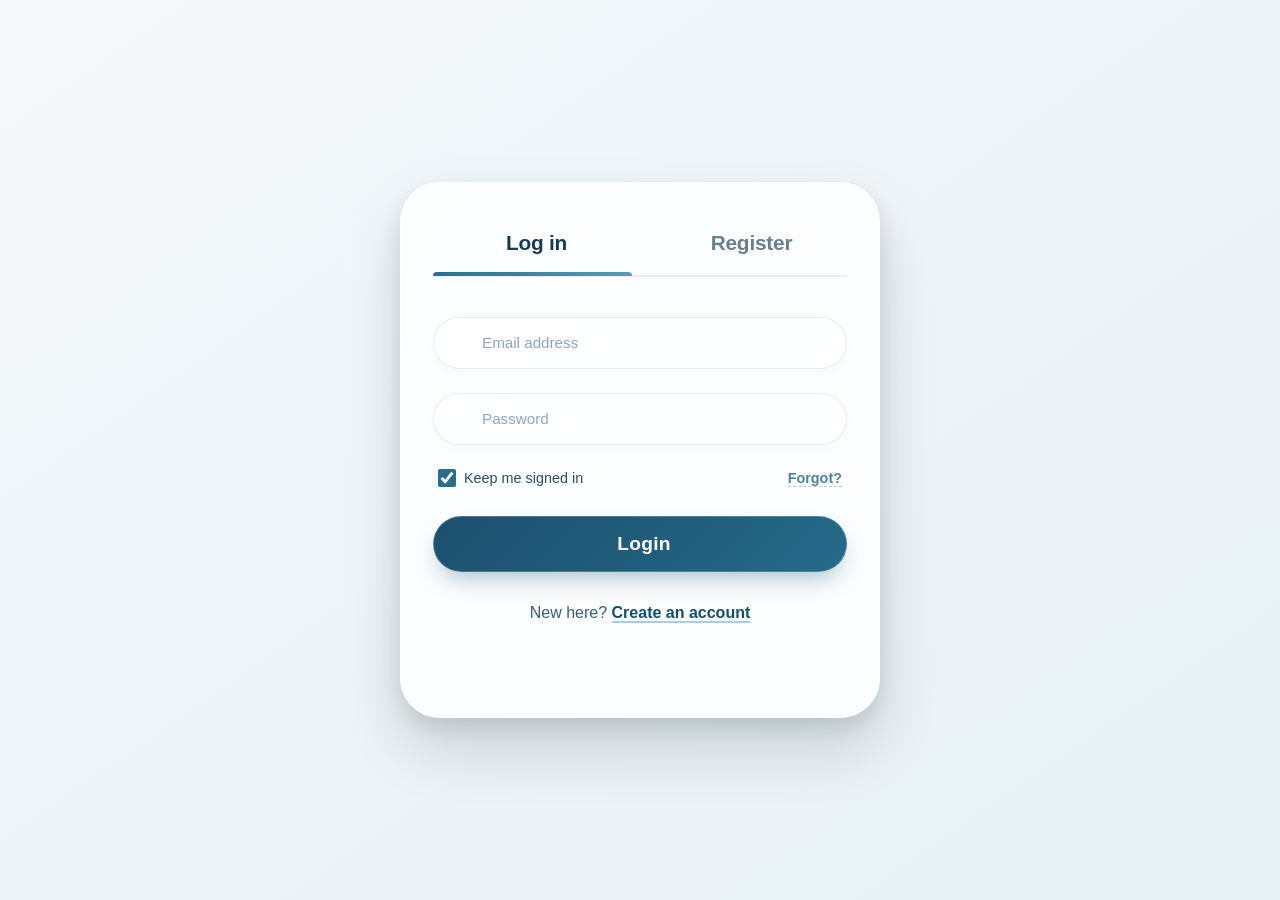
==== index.html @ c5c88277 "Initial commit of SwapHub project" ====
<!DOCTYPE html>
<html lang="en">
<head>
  <meta charset="UTF-8">
  <meta name="viewport" content="width=device-width, initial-scale=1.0">
  <title>Nexus · login & register</title>
  <!-- external CSS -->
  <link rel="stylesheet" href="style.css">
</head><body>
  <div class="glass-card">
    <!-- tab navigation -->
    <div class="tab-bar">
      <button class="tab active" id="tabLogin" data-form="login"><i class="fas fa-arrow-right-to-bracket"></i> Log in</button>
      <button class="tab" id="tabRegister" data-form="register"><i class="fas fa-user-plus"></i> Register</button>
    </div>

    <!-- forms container (both panels) -->
    <div class="forms-wrapper">
      <!-- LOGIN PANEL -->
      <div class="form-panel active" id="loginPanel">
        <form id="loginForm">
          <div class="input-group">
            <i class="fas fa-envelope"></i>
            <input class="input-field" type="email" id="loginEmail" placeholder="Email address" required>
          </div>
          <div class="input-group">
            <i class="fas fa-lock"></i>
            <input class="input-field" type="password" id="loginPassword" placeholder="Password" required>
          </div>

          <div class="helper-row">
            <label class="checkbox-label">
              <input type="checkbox" checked> <span>Keep me signed in</span>
            </label>
            <a href="#" class="forgot-link">Forgot?</a>
          </div>

          <button type="submit" class="btn-submit"><i class="fas fa-arrow-right-to-bracket"></i> Login</button>

          <div class="switch-panel">
            New here? <a id="switchToRegisterBtn">Create an account</a>
          </div>
        </form>
      </div>

      <!-- REGISTER PANEL -->
      <div class="form-panel" id="registerPanel">
        <form id="registerForm">
          <div class="input-group">
            <i class="fas fa-user"></i>
            <input class="input-field" type="text" id="regName" placeholder="Full name" required>
          </div>
          <div class="input-group">
            <i class="fas fa-envelope"></i>
            <input class="input-field" type="email" id="regEmail" placeholder="Email address" required>
          </div>
          <div class="input-group">
            <i class="fas fa-lock"></i>
            <input class="input-field" type="password" id="regPassword" placeholder="Password" required>
          </div>
          <div class="input-group">
            <i class="fas fa-lock"></i>
            <input class="input-field" type="password" id="regConfirm" placeholder="Confirm password" required>
          </div>

          <div class="helper-row" style="margin-bottom: 1.8rem;">
            <label class="checkbox-label">
              <input type="checkbox" required> <span>I agree to Terms & Privacy</span>
            </label>
          </div>

          <button type="submit" class="btn-submit"><i class="fas fa-user-plus" <a href="home.html"></a> </i> Register</button>

          <div class="switch-panel">
            Already have an account? <a id="switchToLoginBtn">Sign in</a>
          </div>
        </form>
      </div>
    </div>

      </div>
  <!-- external JavaScript -->
  <script src="script.js"></script>
</body>
</html>
---- style.css ----
* {
  margin: 0;
  padding: 0;
  box-sizing: border-box;
  font-family: 'Inter', sans-serif;
}

body {
  min-height: 100vh;
  display: flex;
  align-items: center;
  justify-content: center;
  background: linear-gradient(145deg, #f6f9fc 0%, #e6f0f5 100%);
  padding: 1.5rem;
}

.glass-card {
  width: 100%;
  max-width: 480px;
  background: rgba(255, 255, 255, 0.8);
  backdrop-filter: blur(18px);
  -webkit-backdrop-filter: blur(18px);
  border-radius: 2.5rem;
  padding: 2.5rem 2rem;
  box-shadow: 0 30px 60px rgba(0, 20, 30, 0.15),
              0 10px 25px rgba(0, 15, 25, 0.1),
              inset 0 1px 1px rgba(255, 255, 255, 0.6);
  border: 1px solid rgba(255,255,255,0.5);
  transition: all 0.3s ease;
}

/* tabs */
.tab-bar {
  display: flex;
  gap: 1rem;
  margin-bottom: 2.5rem;
  border-bottom: 2px solid rgba(160, 180, 190, 0.2);
  padding-bottom: 0.75rem;
}

.tab {
  font-size: 1.3rem;
  font-weight: 600;
  background: transparent;
  border: none;
  padding: 0.5rem 0.2rem;
  cursor: pointer;
  color: #6b7e8b;
  transition: 0.2s;
  letter-spacing: -0.2px;
  flex: 1;
  text-align: center;
  border-radius: 12px 12px 0 0;
  position: relative;
}

.tab i {
  margin-right: 8px;
  font-size: 1.2rem;
  vertical-align: middle;
}

.tab.active {
  color: #1a3b4f;
  font-weight: 700;
}

.tab.active::after {
  content: '';
  position: absolute;
  bottom: -0.8rem;
  left: 0;
  width: 100%;
  height: 4px;
  background: linear-gradient(90deg, #2b6c8f, #4f9fbb);
  border-radius: 4px 4px 0 0;
  transition: 0.2s;
}

/* forms container */
.forms-wrapper {
  position: relative;
  min-height: 360px;
}

.form-panel {
  transition: opacity 0.25s ease, transform 0.3s ease;
  opacity: 0;
  transform: translateX(15px);
  pointer-events: none;
  position: absolute;
  width: 100%;
  top: 0;
  left: 0;
}

.form-panel.active {
  opacity: 1;
  transform: translateX(0);
  pointer-events: all;
  position: relative;
}

.input-group {
  margin-bottom: 1.5rem;
  position: relative;
}

.input-group i {
  position: absolute;
  left: 18px;
  top: 50%;
  transform: translateY(-50%);
  color: #7f9bae;
  font-size: 1.1rem;
  transition: 0.2s;
  pointer-events: none;
}

.input-field {
  width: 100%;
  padding: 1rem 1rem 1rem 3rem;
  background: rgba(255,255,255,0.7);
  border: 1.5px solid rgba(170, 195, 210, 0.3);
  border-radius: 40px;
  font-size: 1rem;
  font-weight: 500;
  color: #153243;
  outline: none;
  transition: all 0.2s;
  box-shadow: 0 4px 10px rgba(0, 30, 40, 0.02);
}

.input-field:focus {
  border-color: #2b6c8f;
  background: white;
  box-shadow: 0 8px 18px rgba(30, 100, 140, 0.15);
  padding-left: 3rem;
}

.input-field::placeholder {
  color: #8da6b7;
  font-weight: 400;
  font-size: 0.95rem;
}

.input-field:focus + i {
  color: #1f556f;
}

/* password hint & row */
.helper-row {
  display: flex;
  justify-content: space-between;
  align-items: center;
  margin: 0.5rem 0 1.8rem;
  font-size: 0.9rem;
  padding: 0 5px;
}

.checkbox-label {
  display: flex;
  align-items: center;
  gap: 8px;
  color: #2a4b62;
  font-weight: 500;
  cursor: pointer;
}

.checkbox-label input {
  accent-color: #2b6c8f;
  width: 18px;
  height: 18px;
  cursor: pointer;
}

.forgot-link {
  color: #54809b;
  text-decoration: none;
  font-weight: 600;
  border-bottom: 1px dashed #b0cdde;
}

.forgot-link:hover {
  color: #1d4b64;
  border-bottom-style: solid;
}

.btn-submit {
  width: 100%;
  padding: 1rem;
  background: linear-gradient(135deg, #1d4f6e, #256a89);
  border: none;
  border-radius: 50px;
  color: white;
  font-size: 1.2rem;
  font-weight: 700;
  letter-spacing: 0.3px;
  cursor: pointer;
  transition: 0.2s;
  box-shadow: 0 12px 25px -8px rgba(20, 85, 120, 0.4);
  display: flex;
  align-items: center;
  justify-content: center;
  gap: 8px;
  border: 1px solid rgba(255,255,255,0.2);
}

.btn-submit i {
  font-size: 1.2rem;
  transition: 0.2s;
}

.btn-submit:hover {
  background: linear-gradient(135deg, #154a64, #1d5f7c);
  transform: translateY(-2px);
  box-shadow: 0 20px 30px -8px #1b4f6c;
}

.btn-submit:active {
  transform: translateY(1px);
  box-shadow: 0 10px 20px -5px #124257;
}

.switch-panel {
  text-align: center;
  margin-top: 2rem;
  color: #395f75;
  font-weight: 500;
}

.switch-panel a {
  color: #124f6b;
  font-weight: 700;
  text-decoration: none;
  border-bottom: 2px solid #a7cfdf;
  transition: 0.2s;
  cursor: pointer;
}

.switch-panel a:hover {
  color: #073145;
  border-bottom-color: #2b6c8f;
}

hr {
  border: none;
  height: 1px;
  background: linear-gradient(90deg, transparent, #c0dae9, transparent);
  margin: 2rem 0 0.5rem;
}

.demo-note {
  text-align: center;
  font-size: 0.9rem;
  color: #628eab;
  margin-top: 1.2rem;
  background: rgba(220, 240, 250, 0.5);
  padding: 0.5rem 1rem;
  border-radius: 40px;
  display: inline-block;
  width: auto;
  margin-left: auto;
  margin-right: auto;
  backdrop-filter: blur(4px);
  font-weight: 500;
}

.demo-note i {
  margin-right: 5px;
  color: #326f90;
}

/* mobile adjustments */
@media (max-width: 480px) {
  .glass-card {
    padding: 1.8rem 1.2rem;
    border-radius: 2rem;
  }
  .tab {
    font-size: 1.1rem;
  }
  .input-field {
    padding: 0.9rem 1rem 0.9rem 2.8rem;
  }
}
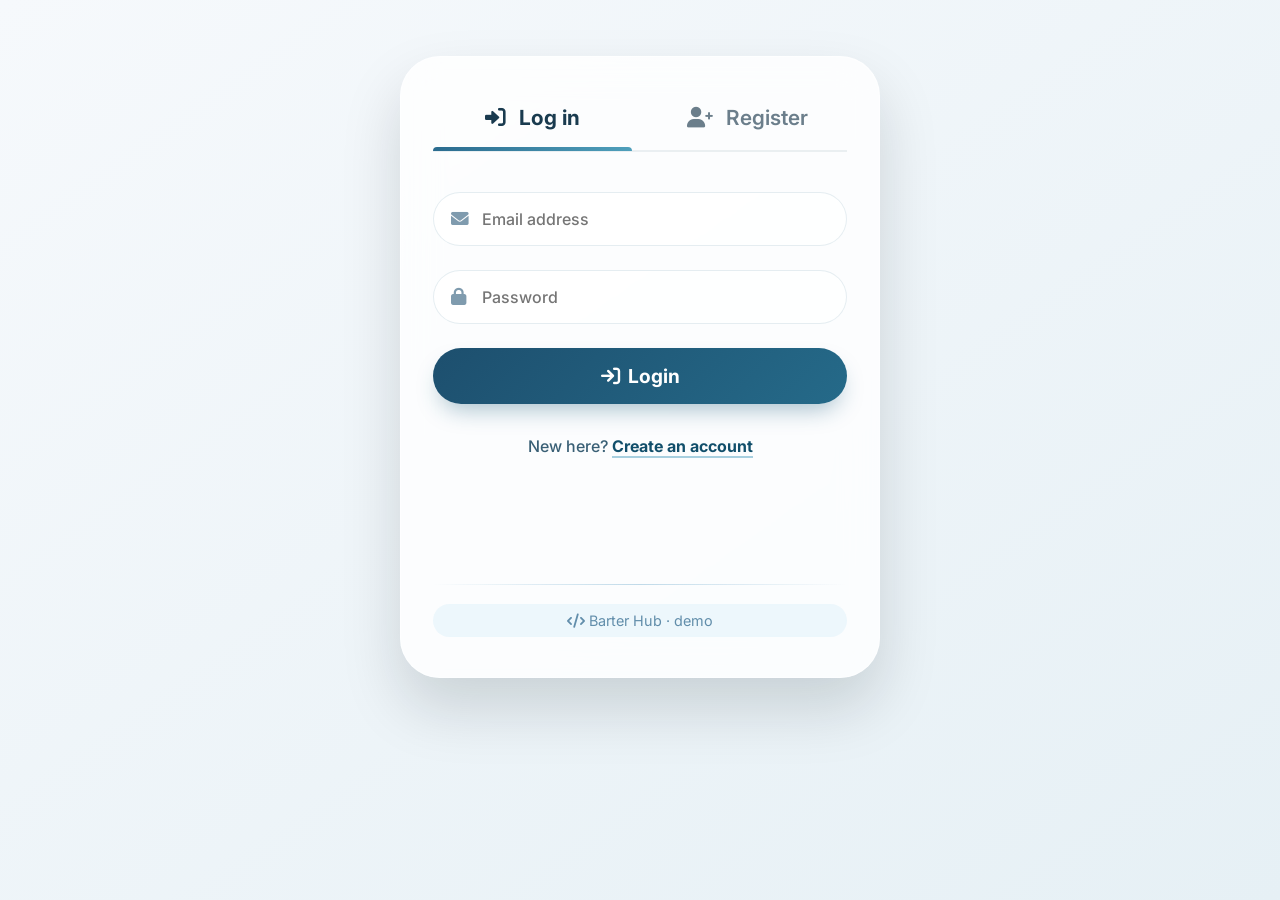
==== commit faba048e: "code update" ====
--- a/index.html
+++ b/index.html
@@ -3,18 +3,20 @@
 <head>
   <meta charset="UTF-8">
   <meta name="viewport" content="width=device-width, initial-scale=1.0">
-  <title>Nexus · login & register</title>
-  <!-- external CSS -->
+  <title>Barter Hub · Login</title>
+  <link rel="preconnect" href="https://fonts.googleapis.com">
+  <link rel="preconnect" href="https://fonts.gstatic.com" crossorigin>
+  <link href="https://fonts.googleapis.com/css2?family=Inter:opsz,wght@14..32,400;14..32,500;14..32,600;14..32,700&display=swap" rel="stylesheet">
+  <link rel="stylesheet" href="https://cdnjs.cloudflare.com/ajax/libs/font-awesome/6.0.0-beta3/css/all.min.css">
   <link rel="stylesheet" href="style.css">
-</head><body>
+</head>
+<body>
   <div class="glass-card">
-    <!-- tab navigation -->
     <div class="tab-bar">
-      <button class="tab active" id="tabLogin" data-form="login"><i class="fas fa-arrow-right-to-bracket"></i> Log in</button>
-      <button class="tab" id="tabRegister" data-form="register"><i class="fas fa-user-plus"></i> Register</button>
+      <button class="tab active" id="tabLogin"><i class="fas fa-right-to-bracket"></i> Log in</button>
+      <button class="tab" id="tabRegister"><i class="fas fa-user-plus"></i> Register</button>
     </div>
 
-    <!-- forms container (both panels) -->
     <div class="forms-wrapper">
       <!-- LOGIN PANEL -->
       <div class="form-panel active" id="loginPanel">
@@ -27,16 +29,7 @@
             <i class="fas fa-lock"></i>
             <input class="input-field" type="password" id="loginPassword" placeholder="Password" required>
           </div>
-
-          <div class="helper-row">
-            <label class="checkbox-label">
-              <input type="checkbox" checked> <span>Keep me signed in</span>
-            </label>
-            <a href="#" class="forgot-link">Forgot?</a>
-          </div>
-
           <button type="submit" class="btn-submit"><i class="fas fa-arrow-right-to-bracket"></i> Login</button>
-
           <div class="switch-panel">
             New here? <a id="switchToRegisterBtn">Create an account</a>
           </div>
@@ -62,24 +55,16 @@
             <i class="fas fa-lock"></i>
             <input class="input-field" type="password" id="regConfirm" placeholder="Confirm password" required>
           </div>
-
-          <div class="helper-row" style="margin-bottom: 1.8rem;">
-            <label class="checkbox-label">
-              <input type="checkbox" required> <span>I agree to Terms & Privacy</span>
-            </label>
-          </div>
-
-          <button type="submit" class="btn-submit"><i class="fas fa-user-plus" <a href="home.html"></a> </i> Register</button>
-
+          <button type="submit" class="btn-submit"><i class="fas fa-user-plus"></i> Register</button>
           <div class="switch-panel">
             Already have an account? <a id="switchToLoginBtn">Sign in</a>
           </div>
         </form>
       </div>
     </div>
-
-      </div>
-  <!-- external JavaScript -->
+    <hr>
+    <div class="demo-note"><i class="fas fa-code"></i> Barter Hub · demo</div>
+  </div>
   <script src="script.js"></script>
 </body>
 </html>
--- a/style.css
+++ b/style.css
@@ -1,3 +1,4 @@
+/* ========== RESET & BASE ========== */
 * {
   margin: 0;
   padding: 0;
@@ -7,58 +8,45 @@
 
 body {
   min-height: 100vh;
-  display: flex;
-  align-items: center;
-  justify-content: center;
   background: linear-gradient(145deg, #f6f9fc 0%, #e6f0f5 100%);
   padding: 1.5rem;
 }
 
+/* ========== LOGIN CARD ========== */
 .glass-card {
-  width: 100%;
   max-width: 480px;
+  margin: 2rem auto;
   background: rgba(255, 255, 255, 0.8);
   backdrop-filter: blur(18px);
-  -webkit-backdrop-filter: blur(18px);
   border-radius: 2.5rem;
   padding: 2.5rem 2rem;
-  box-shadow: 0 30px 60px rgba(0, 20, 30, 0.15),
-              0 10px 25px rgba(0, 15, 25, 0.1),
-              inset 0 1px 1px rgba(255, 255, 255, 0.6);
+  box-shadow: 0 30px 60px rgba(0,20,30,0.15);
   border: 1px solid rgba(255,255,255,0.5);
-  transition: all 0.3s ease;
-}
-
-/* tabs */
+}
+
 .tab-bar {
   display: flex;
   gap: 1rem;
   margin-bottom: 2.5rem;
-  border-bottom: 2px solid rgba(160, 180, 190, 0.2);
+  border-bottom: 2px solid rgba(160,180,190,0.2);
   padding-bottom: 0.75rem;
 }
 
 .tab {
+  flex: 1;
   font-size: 1.3rem;
   font-weight: 600;
   background: transparent;
   border: none;
-  padding: 0.5rem 0.2rem;
+  padding: 0.5rem;
   cursor: pointer;
   color: #6b7e8b;
   transition: 0.2s;
-  letter-spacing: -0.2px;
-  flex: 1;
   text-align: center;
-  border-radius: 12px 12px 0 0;
   position: relative;
 }
 
-.tab i {
-  margin-right: 8px;
-  font-size: 1.2rem;
-  vertical-align: middle;
-}
+.tab i { margin-right: 8px; }
 
 .tab.active {
   color: #1a3b4f;
@@ -74,10 +62,8 @@
   height: 4px;
   background: linear-gradient(90deg, #2b6c8f, #4f9fbb);
   border-radius: 4px 4px 0 0;
-  transition: 0.2s;
-}
-
-/* forms container */
+}
+
 .forms-wrapper {
   position: relative;
   min-height: 360px;
@@ -113,7 +99,6 @@
   transform: translateY(-50%);
   color: #7f9bae;
   font-size: 1.1rem;
-  transition: 0.2s;
   pointer-events: none;
 }
 
@@ -121,69 +106,19 @@
   width: 100%;
   padding: 1rem 1rem 1rem 3rem;
   background: rgba(255,255,255,0.7);
-  border: 1.5px solid rgba(170, 195, 210, 0.3);
+  border: 1.5px solid rgba(170,195,210,0.3);
   border-radius: 40px;
   font-size: 1rem;
   font-weight: 500;
   color: #153243;
   outline: none;
-  transition: all 0.2s;
-  box-shadow: 0 4px 10px rgba(0, 30, 40, 0.02);
+  transition: 0.2s;
 }
 
 .input-field:focus {
   border-color: #2b6c8f;
   background: white;
-  box-shadow: 0 8px 18px rgba(30, 100, 140, 0.15);
-  padding-left: 3rem;
-}
-
-.input-field::placeholder {
-  color: #8da6b7;
-  font-weight: 400;
-  font-size: 0.95rem;
-}
-
-.input-field:focus + i {
-  color: #1f556f;
-}
-
-/* password hint & row */
-.helper-row {
-  display: flex;
-  justify-content: space-between;
-  align-items: center;
-  margin: 0.5rem 0 1.8rem;
-  font-size: 0.9rem;
-  padding: 0 5px;
-}
-
-.checkbox-label {
-  display: flex;
-  align-items: center;
-  gap: 8px;
-  color: #2a4b62;
-  font-weight: 500;
-  cursor: pointer;
-}
-
-.checkbox-label input {
-  accent-color: #2b6c8f;
-  width: 18px;
-  height: 18px;
-  cursor: pointer;
-}
-
-.forgot-link {
-  color: #54809b;
-  text-decoration: none;
-  font-weight: 600;
-  border-bottom: 1px dashed #b0cdde;
-}
-
-.forgot-link:hover {
-  color: #1d4b64;
-  border-bottom-style: solid;
+  box-shadow: 0 8px 18px rgba(30,100,140,0.15);
 }
 
 .btn-submit {
@@ -195,31 +130,18 @@
   color: white;
   font-size: 1.2rem;
   font-weight: 700;
-  letter-spacing: 0.3px;
   cursor: pointer;
   transition: 0.2s;
-  box-shadow: 0 12px 25px -8px rgba(20, 85, 120, 0.4);
+  box-shadow: 0 12px 25px -8px rgba(20,85,120,0.4);
   display: flex;
   align-items: center;
   justify-content: center;
   gap: 8px;
-  border: 1px solid rgba(255,255,255,0.2);
-}
-
-.btn-submit i {
-  font-size: 1.2rem;
-  transition: 0.2s;
 }
 
 .btn-submit:hover {
   background: linear-gradient(135deg, #154a64, #1d5f7c);
   transform: translateY(-2px);
-  box-shadow: 0 20px 30px -8px #1b4f6c;
-}
-
-.btn-submit:active {
-  transform: translateY(1px);
-  box-shadow: 0 10px 20px -5px #124257;
 }
 
 .switch-panel {
@@ -234,7 +156,6 @@
   font-weight: 700;
   text-decoration: none;
   border-bottom: 2px solid #a7cfdf;
-  transition: 0.2s;
   cursor: pointer;
 }
 
@@ -255,32 +176,237 @@
   font-size: 0.9rem;
   color: #628eab;
   margin-top: 1.2rem;
-  background: rgba(220, 240, 250, 0.5);
+  background: rgba(220,240,250,0.5);
   padding: 0.5rem 1rem;
   border-radius: 40px;
-  display: inline-block;
-  width: auto;
-  margin-left: auto;
-  margin-right: auto;
   backdrop-filter: blur(4px);
-  font-weight: 500;
-}
-
-.demo-note i {
-  margin-right: 5px;
-  color: #326f90;
-}
-
-/* mobile adjustments */
-@media (max-width: 480px) {
-  .glass-card {
-    padding: 1.8rem 1.2rem;
-    border-radius: 2rem;
-  }
-  .tab {
-    font-size: 1.1rem;
-  }
-  .input-field {
-    padding: 0.9rem 1rem 0.9rem 2.8rem;
-  }
+}
+
+/* ========== NAVBAR ========== */
+.navbar {
+  background: rgba(255,255,255,0.7);
+  backdrop-filter: blur(12px);
+  box-shadow: 0 4px 20px rgba(0,20,30,0.1);
+  position: sticky;
+  top: 0;
+  z-index: 100;
+  border-bottom: 1px solid rgba(255,255,255,0.5);
+}
+
+.nav-container {
+  max-width: 1200px;
+  margin: 0 auto;
+  padding: 1rem 2rem;
+  display: flex;
+  justify-content: space-between;
+  align-items: center;
+}
+
+.logo {
+  font-size: 1.8rem;
+  font-weight: 700;
+  color: #1a3b4f;
+  text-decoration: none;
+  display: flex;
+  align-items: center;
+  gap: 10px;
+}
+
+.logo i { color: #2b6c8f; }
+
+.nav-links {
+  display: flex;
+  gap: 1.5rem;
+}
+
+.nav-links a {
+  color: #2a4b62;
+  text-decoration: none;
+  font-weight: 600;
+  padding: 0.5rem 1rem;
+  border-radius: 30px;
+  transition: 0.2s;
+  display: flex;
+  align-items: center;
+  gap: 6px;
+}
+
+.nav-links a:hover,
+.nav-links a.active {
+  background: rgba(43,108,143,0.15);
+  color: #154a64;
+}
+
+/* ========== MAIN CONTENT ========== */
+.container {
+  max-width: 1200px;
+  margin: 2rem auto;
+  padding: 0 2rem;
+}
+
+.page-title {
+  font-size: 2.5rem;
+  font-weight: 700;
+  color: #153243;
+  margin-bottom: 2rem;
+  letter-spacing: -0.5px;
+}
+
+/* ========== ITEM GRID & CARDS ========== */
+.item-grid {
+  display: grid;
+  grid-template-columns: repeat(auto-fill, minmax(280px, 1fr));
+  gap: 2rem;
+  margin-top: 1.5rem;
+}
+
+.item-card {
+  background: rgba(255,255,255,0.7);
+  backdrop-filter: blur(10px);
+  border-radius: 1.5rem;
+  overflow: hidden;
+  box-shadow: 0 15px 30px rgba(0,30,40,0.1);
+  border: 1px solid rgba(255,255,255,0.6);
+  transition: transform 0.2s, box-shadow 0.2s;
+}
+
+.item-card:hover {
+  transform: translateY(-5px);
+  box-shadow: 0 20px 35px rgba(20,85,120,0.2);
+}
+
+.item-image {
+  width: 100%;
+  height: 180px;
+  background: #cbdae5;
+  display: flex;
+  align-items: center;
+  justify-content: center;
+  color: #7f9bae;
+  font-size: 3rem;
+}
+
+.item-image img {
+  width: 100%;
+  height: 100%;
+  object-fit: cover;
+}
+
+.item-content {
+  padding: 1.5rem;
+}
+
+.item-title {
+  font-size: 1.3rem;
+  font-weight: 700;
+  color: #153243;
+  margin-bottom: 0.5rem;
+}
+
+.item-description {
+  color: #2d5a77;
+  margin-bottom: 1rem;
+  line-height: 1.5;
+  font-size: 0.95rem;
+}
+
+.item-meta {
+  display: flex;
+  justify-content: space-between;
+  align-items: center;
+  font-size: 0.9rem;
+  color: #54809b;
+  border-top: 1px solid rgba(160,190,210,0.3);
+  padding-top: 1rem;
+  margin-top: 0.5rem;
+}
+
+.item-owner { font-weight: 600; }
+
+.item-actions {
+  display: flex;
+  gap: 0.5rem;
+}
+
+.btn-icon {
+  background: none;
+  border: none;
+  color: #2b6c8f;
+  font-size: 1.2rem;
+  cursor: pointer;
+  padding: 0.3rem;
+  border-radius: 50%;
+  width: 36px;
+  height: 36px;
+  display: inline-flex;
+  align-items: center;
+  justify-content: center;
+  transition: 0.2s;
+}
+
+.btn-icon:hover {
+  background: rgba(43,108,143,0.15);
+  color: #154a64;
+}
+
+.btn-icon.delete:hover {
+  background: rgba(200,60,60,0.15);
+  color: #b52b2b;
+}
+
+/* ========== DASHBOARD SECTIONS ========== */
+.add-item-section,
+.my-items-section {
+  background: rgba(255,255,255,0.6);
+  backdrop-filter: blur(8px);
+  border-radius: 2rem;
+  padding: 2rem;
+  margin-bottom: 2.5rem;
+  border: 1px solid rgba(255,255,255,0.5);
+}
+
+.add-item-section h2,
+.my-items-section h2 {
+  font-size: 1.8rem;
+  color: #153243;
+  margin-bottom: 1.5rem;
+  display: flex;
+  align-items: center;
+  gap: 10px;
+}
+
+.add-item-form { max-width: 600px; }
+
+.form-group { margin-bottom: 1.2rem; }
+
+.form-group input,
+.form-group textarea {
+  width: 100%;
+  padding: 0.9rem 1.2rem;
+  background: rgba(255,255,255,0.7);
+  border: 1.5px solid rgba(170,195,210,0.3);
+  border-radius: 30px;
+  font-size: 1rem;
+  color: #153243;
+  outline: none;
+  transition: 0.2s;
+}
+
+.form-group input:focus,
+.form-group textarea:focus {
+  border-color: #2b6c8f;
+  background: white;
+  box-shadow: 0 8px 18px rgba(30,100,140,0.1);
+}
+
+.form-group textarea { border-radius: 20px; resize: vertical; }
+
+.empty-message {
+  text-align: center;
+  color: #7f9bae;
+  font-size: 1.2rem;
+  padding: 3rem;
+  background: rgba(255,255,255,0.4);
+  border-radius: 2rem;
+  grid-column: 1 / -1;
 }
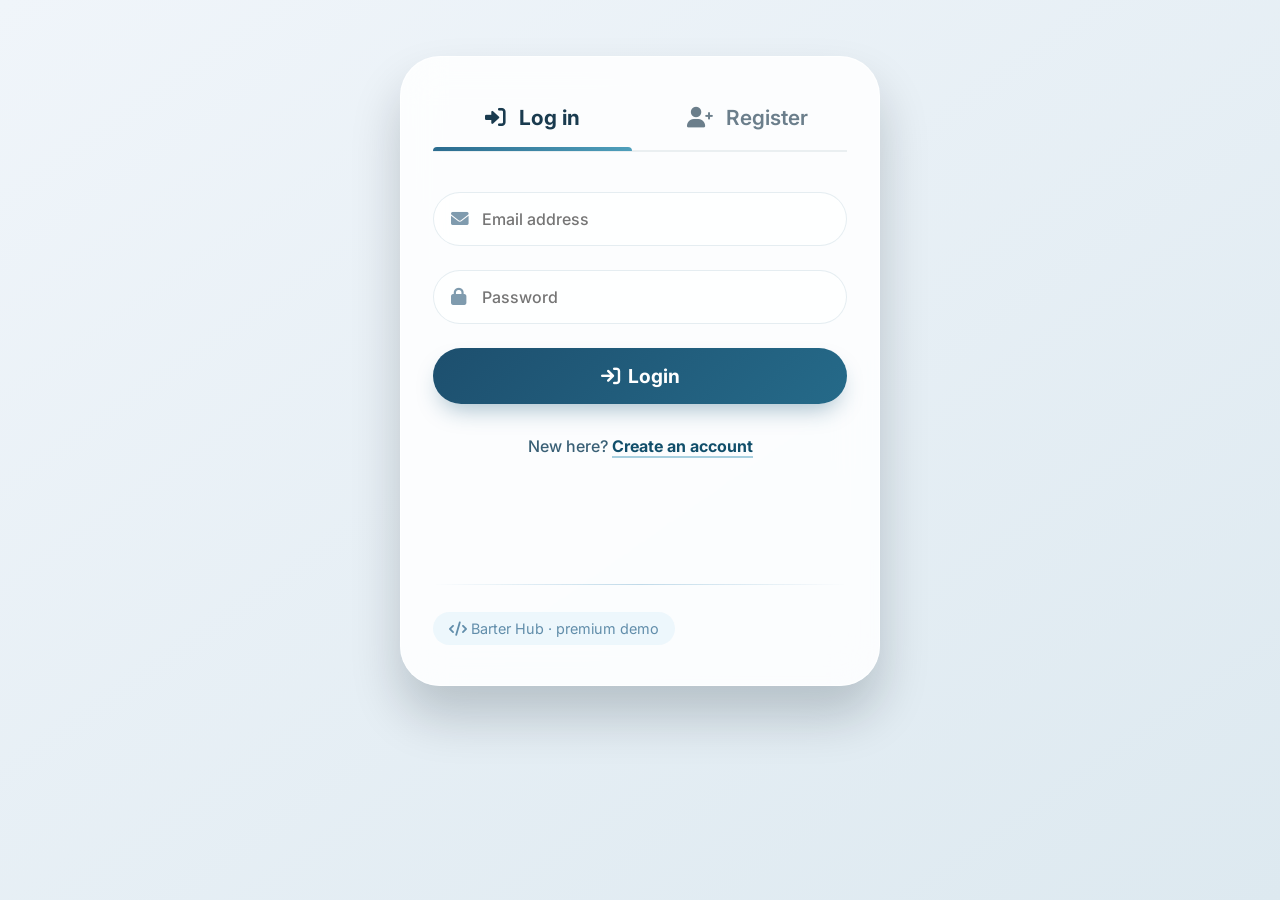
==== commit 4e828216: "Update code" ====
--- a/index.html
+++ b/index.html
@@ -63,7 +63,7 @@
       </div>
     </div>
     <hr>
-    <div class="demo-note"><i class="fas fa-code"></i> Barter Hub · demo</div>
+    <div class="demo-note"><i class="fas fa-code"></i> Barter Hub · premium demo</div>
   </div>
   <script src="script.js"></script>
 </body>
--- a/style.css
+++ b/style.css
@@ -8,7 +8,7 @@
 
 body {
   min-height: 100vh;
-  background: linear-gradient(145deg, #f6f9fc 0%, #e6f0f5 100%);
+  background: linear-gradient(145deg, #f0f5fa 0%, #dde9f0 100%);
   padding: 1.5rem;
 }
 
@@ -16,12 +16,18 @@
 .glass-card {
   max-width: 480px;
   margin: 2rem auto;
-  background: rgba(255, 255, 255, 0.8);
-  backdrop-filter: blur(18px);
+  background: rgba(255, 255, 255, 0.85);
+  backdrop-filter: blur(20px);
+  -webkit-backdrop-filter: blur(20px);
   border-radius: 2.5rem;
   padding: 2.5rem 2rem;
-  box-shadow: 0 30px 60px rgba(0,20,30,0.15);
-  border: 1px solid rgba(255,255,255,0.5);
+  box-shadow: 0 30px 50px rgba(0,20,30,0.2);
+  border: 1px solid rgba(255,255,255,0.7);
+  transition: transform 0.3s;
+}
+
+.glass-card:hover {
+  transform: scale(1.01);
 }
 
 .tab-bar {
@@ -46,7 +52,9 @@
   position: relative;
 }
 
-.tab i { margin-right: 8px; }
+.tab i {
+  margin-right: 8px;
+}
 
 .tab.active {
   color: #1a3b4f;
@@ -180,17 +188,21 @@
   padding: 0.5rem 1rem;
   border-radius: 40px;
   backdrop-filter: blur(4px);
+  display: inline-block;
+  margin-left: auto;
+  margin-right: auto;
 }
 
 /* ========== NAVBAR ========== */
 .navbar {
-  background: rgba(255,255,255,0.7);
-  backdrop-filter: blur(12px);
-  box-shadow: 0 4px 20px rgba(0,20,30,0.1);
+  background: rgba(255,255,255,0.8);
+  backdrop-filter: blur(15px);
+  -webkit-backdrop-filter: blur(15px);
+  box-shadow: 0 8px 30px rgba(0,20,30,0.1);
   position: sticky;
   top: 0;
   z-index: 100;
-  border-bottom: 1px solid rgba(255,255,255,0.5);
+  border-bottom: 1px solid rgba(255,255,255,0.7);
 }
 
 .nav-container {
@@ -212,7 +224,9 @@
   gap: 10px;
 }
 
-.logo i { color: #2b6c8f; }
+.logo i {
+  color: #2b6c8f;
+}
 
 .nav-links {
   display: flex;
@@ -231,6 +245,10 @@
   gap: 6px;
 }
 
+.nav-links a i {
+  font-size: 1.1rem;
+}
+
 .nav-links a:hover,
 .nav-links a.active {
   background: rgba(43,108,143,0.15);
@@ -263,27 +281,34 @@
 .item-card {
   background: rgba(255,255,255,0.7);
   backdrop-filter: blur(10px);
+  -webkit-backdrop-filter: blur(10px);
   border-radius: 1.5rem;
   overflow: hidden;
   box-shadow: 0 15px 30px rgba(0,30,40,0.1);
   border: 1px solid rgba(255,255,255,0.6);
-  transition: transform 0.2s, box-shadow 0.2s;
+  transition: transform 0.25s, box-shadow 0.3s;
+  cursor: pointer;
 }
 
 .item-card:hover {
-  transform: translateY(-5px);
-  box-shadow: 0 20px 35px rgba(20,85,120,0.2);
+  transform: translateY(-8px);
+  box-shadow: 0 25px 40px rgba(20,85,120,0.25);
 }
 
 .item-image {
   width: 100%;
   height: 180px;
-  background: #cbdae5;
+  background: linear-gradient(145deg, #b8d0dd, #9fb8c9);
   display: flex;
   align-items: center;
   justify-content: center;
   color: #7f9bae;
   font-size: 3rem;
+  transition: 0.3s;
+}
+
+.item-card:hover .item-image {
+  filter: brightness(1.05);
 }
 
 .item-image img {
@@ -321,7 +346,9 @@
   margin-top: 0.5rem;
 }
 
-.item-owner { font-weight: 600; }
+.item-owner {
+  font-weight: 600;
+}
 
 .item-actions {
   display: flex;
@@ -357,12 +384,14 @@
 /* ========== DASHBOARD SECTIONS ========== */
 .add-item-section,
 .my-items-section {
-  background: rgba(255,255,255,0.6);
-  backdrop-filter: blur(8px);
+  background: rgba(255,255,255,0.7);
+  backdrop-filter: blur(12px);
+  -webkit-backdrop-filter: blur(12px);
   border-radius: 2rem;
   padding: 2rem;
   margin-bottom: 2.5rem;
-  border: 1px solid rgba(255,255,255,0.5);
+  border: 1px solid rgba(255,255,255,0.6);
+  box-shadow: 0 10px 30px rgba(0,20,30,0.1);
 }
 
 .add-item-section h2,
@@ -375,9 +404,13 @@
   gap: 10px;
 }
 
-.add-item-form { max-width: 600px; }
-
-.form-group { margin-bottom: 1.2rem; }
+.add-item-form {
+  max-width: 600px;
+}
+
+.form-group {
+  margin-bottom: 1.2rem;
+}
 
 .form-group input,
 .form-group textarea {
@@ -399,7 +432,10 @@
   box-shadow: 0 8px 18px rgba(30,100,140,0.1);
 }
 
-.form-group textarea { border-radius: 20px; resize: vertical; }
+.form-group textarea {
+  border-radius: 20px;
+  resize: vertical;
+}
 
 .empty-message {
   text-align: center;
@@ -409,4 +445,160 @@
   background: rgba(255,255,255,0.4);
   border-radius: 2rem;
   grid-column: 1 / -1;
+}
+
+/* ========== MODAL STYLES ========== */
+.modal {
+  display: none;
+  position: fixed;
+  z-index: 1000;
+  left: 0;
+  top: 0;
+  width: 100%;
+  height: 100%;
+  background-color: rgba(0,20,30,0.5);
+  backdrop-filter: blur(8px);
+  -webkit-backdrop-filter: blur(8px);
+  align-items: center;
+  justify-content: center;
+  animation: fadeIn 0.3s;
+}
+
+@keyframes fadeIn {
+  from { opacity: 0; }
+  to { opacity: 1; }
+}
+
+.modal-content {
+  max-width: 550px;
+  width: 90%;
+  margin: 0 auto;
+  padding: 2rem;
+  position: relative;
+  animation: slideUp 0.3s;
+}
+
+@keyframes slideUp {
+  from { transform: translateY(30px); opacity: 0; }
+  to { transform: translateY(0); opacity: 1; }
+}
+
+.close-modal {
+  position: absolute;
+  top: 1.2rem;
+  right: 1.8rem;
+  font-size: 2rem;
+  font-weight: 300;
+  color: #3a6b89;
+  cursor: pointer;
+  transition: 0.2s;
+  line-height: 1;
+}
+
+.close-modal:hover {
+  color: #1a3b4f;
+  transform: scale(1.2);
+}
+
+#modalContent {
+  display: flex;
+  flex-direction: column;
+  gap: 1.5rem;
+}
+
+.modal-item-image {
+  width: 100%;
+  max-height: 280px;
+  object-fit: cover;
+  border-radius: 1.2rem;
+  box-shadow: 0 10px 25px rgba(0,0,0,0.1);
+}
+
+.modal-item-details h2 {
+  font-size: 2rem;
+  color: #153243;
+  margin-bottom: 0.5rem;
+}
+
+.modal-item-details p {
+  color: #2d5a77;
+  line-height: 1.6;
+  margin-bottom: 1rem;
+}
+
+.modal-owner-info {
+  background: rgba(255,255,255,0.5);
+  border-radius: 1.2rem;
+  padding: 1.2rem;
+  display: flex;
+  align-items: center;
+  gap: 1rem;
+  border: 1px solid rgba(255,255,255,0.7);
+}
+
+.modal-owner-icon {
+  font-size: 2.5rem;
+  color: #2b6c8f;
+}
+
+.modal-owner-text h4 {
+  font-size: 1.2rem;
+  color: #153243;
+  margin-bottom: 0.2rem;
+}
+
+.modal-owner-text p {
+  margin: 0;
+  color: #2d5a77;
+  font-size: 0.95rem;
+}
+
+.modal-contact-btn {
+  background: linear-gradient(135deg, #1d4f6e, #256a89);
+  border: none;
+  border-radius: 40px;
+  padding: 0.8rem 1.8rem;
+  color: white;
+  font-weight: 600;
+  font-size: 1rem;
+  cursor: pointer;
+  transition: 0.2s;
+  align-self: flex-start;
+  border: 1px solid rgba(255,255,255,0.2);
+}
+
+.modal-contact-btn:hover {
+  background: linear-gradient(135deg, #154a64, #1d5f7c);
+  transform: translateY(-2px);
+  box-shadow: 0 10px 20px rgba(20,85,120,0.3);
+}
+
+/* ========== RESPONSIVE ========== */
+@media (max-width: 768px) {
+  .nav-container {
+    flex-direction: column;
+    gap: 1rem;
+  }
+  .page-title {
+    font-size: 2rem;
+  }
+}
+
+@media (max-width: 480px) {
+  .glass-card {
+    padding: 1.8rem 1.2rem;
+    border-radius: 2rem;
+  }
+  .tab {
+    font-size: 1.1rem;
+  }
+  .input-field {
+    padding: 0.9rem 1rem 0.9rem 2.8rem;
+  }
+  .item-grid {
+    grid-template-columns: 1fr;
+  }
+  .modal-content {
+    padding: 1.5rem;
+  }
 }
